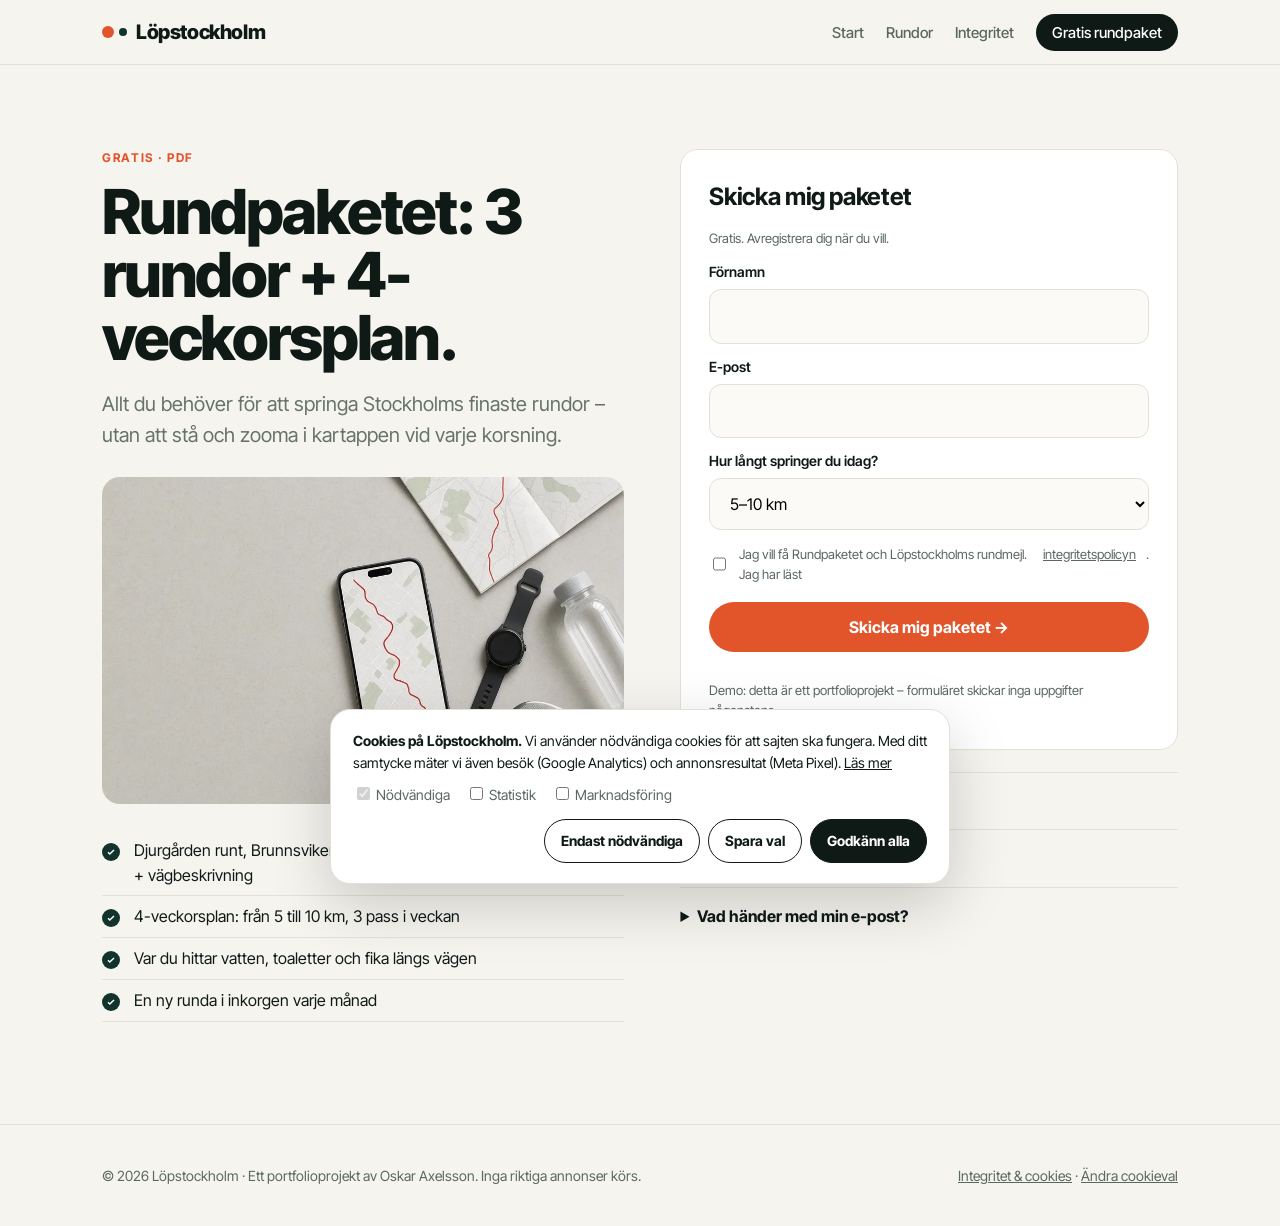
==== rundpaketet.html @ 5cb09f3a "Löpstockholm: portfolio demo site with consent-gated GA4 + Meta Pixel" ====
<!doctype html><html lang="sv"><head><meta charset="utf-8">
<meta name="viewport" content="width=device-width,initial-scale=1">
<title>Gratis rundpaket: 3 löprundor i Stockholm som PDF | Löpstockholm</title><meta name="description" content="Hämta Rundpaketet gratis: Djurgården runt, Brunnsviken och Kungsholmen runt som PDF med karta och vägbeskrivning, plus en 4-veckorsplan från 5 till 10 km.">
<meta name="robots" content="index,follow"><link rel="canonical" href="https://oskaraxels.github.io/lopstockholm/rundpaketet.html">
<meta property="og:type" content="website"><meta property="og:locale" content="sv_SE"><meta property="og:site_name" content="Löpstockholm">
<meta property="og:title" content="Gratis rundpaket: 3 löprundor i Stockholm som PDF | Löpstockholm"><meta property="og:description" content="Hämta Rundpaketet gratis: Djurgården runt, Brunnsviken och Kungsholmen runt som PDF med karta och vägbeskrivning, plus en 4-veckorsplan från 5 till 10 km."><meta property="og:image" content="https://oskaraxels.github.io/lopstockholm/assets/img/og.jpg">
<meta name="twitter:card" content="summary_large_image"><meta name="theme-color" content="#12332b">
<link rel="icon" href="data:image/svg+xml,%3Csvg xmlns='http://www.w3.org/2000/svg' viewBox='0 0 32 32'%3E%3Ccircle cx='12' cy='16' r='8' fill='%23e2552b'/%3E%3Ccircle cx='22' cy='16' r='6' fill='%2312332b'/%3E%3C/svg%3E">
<link rel="preload" href="assets/fonts/InterTight.ttf" as="font" type="font/ttf" crossorigin>
<link rel="stylesheet" href="styles.css"><script type="application/ld+json">{"@context": "https://schema.org", "@graph": [{"@type": "Product", "name": "Rundpaketet – löprundor i Stockholm (PDF)", "image": "https://oskaraxels.github.io/lopstockholm/assets/img/paket.jpg", "description": "Tre löprundor i Stockholm som PDF med karta och vägbeskrivning, plus en 4-veckorsplan från 5 till 10 km.", "brand": {"@type": "Brand", "name": "Löpstockholm"}, "offers": {"@type": "Offer", "price": "0", "priceCurrency": "SEK", "availability": "https://schema.org/InStock", "url": "https://oskaraxels.github.io/lopstockholm/rundpaketet.html"}}, {"@type": "FAQPage", "mainEntity": [{"@type": "Question", "name": "Kostar det något?", "acceptedAnswer": {"@type": "Answer", "text": "Nej. Rundpaketet är gratis. Du får det via e-post och kan avregistrera dig med ett klick."}}, {"@type": "Question", "name": "Vad får jag?", "acceptedAnswer": {"@type": "Answer", "text": "Tre rund-PDF:er med karta och vägbeskrivning, en 4-veckorsplan från 5 till 10 km och ett kort mejl i månaden med en ny runda."}}, {"@type": "Question", "name": "Vad händer med min e-post?", "acceptedAnswer": {"@type": "Answer", "text": "Den används bara för att skicka paketet och rundmejlen. Vi säljer eller delar den aldrig. Se integritetssidan."}}]}]}</script>
<script src="js/config.js"></script><script src="js/tracking.js"></script>
</head><body>
<header class="site"><div class="wrap"><a class="logo" href="index.html"><i></i>Löpstockholm</a><nav><a href="index.html" class="">Start</a><a href="rundor.html" class="">Rundor</a><a href="integritet.html" class="">Integritet</a><a class="btn-s" href="rundpaketet.html" data-track="cta_click" data-label="Hämta Rundpaketet" data-location="header">Gratis rundpaket</a></nav></div></header>
<main><section><div class="wrap split" style="align-items:start">
<div><div class="eyebrow">Gratis · PDF</div><h1 style="font-size:clamp(38px,5vw,62px)">Rundpaketet: 3 rundor + 4-veckorsplan.</h1>
<p class="lead" style="color:var(--muted)">Allt du behöver för att springa Stockholms finaste rundor – utan att stå och zooma i kartappen vid varje korsning.</p>
<picture><source srcset="assets/img/paket.webp" type="image/webp"><img src="assets/img/paket.jpg" alt="Rundpaketet – kartor och träningsplan" style="border-radius:18px;margin:26px 0;aspect-ratio:16/10;object-fit:cover;width:100%"></picture>
<ul class="check"><li>Djurgården runt, Brunnsviken via Haga och Kungsholmen runt – karta + vägbeskrivning</li><li>4-veckorsplan: från 5 till 10 km, 3 pass i veckan</li><li>Var du hittar vatten, toaletter och fika längs vägen</li><li>En ny runda i inkorgen varje månad</li></ul></div>
<div style="position:sticky;top:90px"><form class="signup" id="signup" novalidate>
<h3 style="font-size:24px">Skicka mig paketet</h3><p class="note">Gratis. Avregistrera dig när du vill.</p>
<label for="f-name">Förnamn</label><input type="text" id="f-name" name="name" autocomplete="given-name" required>
<label for="f-email">E-post</label><input type="email" id="f-email" name="email" autocomplete="email" required>
<label for="f-level">Hur långt springer du idag?</label><select id="f-level" name="level"><option value="0-5">Upp till 5 km</option><option value="5-10" selected>5–10 km</option><option value="10+">Mer än 10 km</option></select>
<label class="gdpr"><input type="checkbox" id="f-ok" required> Jag vill få Rundpaketet och Löpstockholms rundmejl. Jag har läst <a href="integritet.html">integritetspolicyn</a>.</label>
<button class="btn" type="submit" data-label="Skicka mig paketet">Skicka mig paketet →</button><div class="err" id="f-err" role="alert"></div>
<p class="note" style="margin:6px 0 0">Demo: detta är ett portfolioprojekt – formuläret skickar inga uppgifter någonstans.</p></form>
<div style="margin-top:22px"><details style="border-top:1px solid var(--line);padding:16px 0"><summary style="font-weight:700;cursor:pointer">Kostar det något?</summary><p class="note" style="font-size:15px">Nej. Rundpaketet är gratis. Du får det via e-post och kan avregistrera dig med ett klick.</p></details><details style="border-top:1px solid var(--line);padding:16px 0"><summary style="font-weight:700;cursor:pointer">Vad får jag?</summary><p class="note" style="font-size:15px">Tre rund-PDF:er med karta och vägbeskrivning, en 4-veckorsplan från 5 till 10 km och ett kort mejl i månaden med en ny runda.</p></details><details style="border-top:1px solid var(--line);padding:16px 0"><summary style="font-weight:700;cursor:pointer">Vad händer med min e-post?</summary><p class="note" style="font-size:15px">Den används bara för att skicka paketet och rundmejlen. Vi säljer eller delar den aldrig. Se integritetssidan.</p></details></div></div></div></section></main>
<footer class="site"><div class="wrap"><span>© 2026 Löpstockholm · Ett portfolioprojekt av Oskar Axelsson. Inga riktiga annonser körs.</span><span><a href="integritet.html">Integritet &amp; cookies</a> · <button onclick="lsOpenConsent()">Ändra cookieval</button></span></div></footer>
<script>
document.addEventListener('ls:ready',function(){
  var item={item_id:'rundpaketet',item_name:'Rundpaketet (PDF)',item_category:'lead_magnet',price:0};
  lsTrack('view_item',{currency:'SEK',value:0,items:[item]});
  var f=document.getElementById('signup'),started=false;
  f.addEventListener('focusin',function(){ if(!started){started=true;lsTrack('begin_signup',{form_id:'signup',content_name:'Rundpaketet'});} });
  f.addEventListener('submit',function(e){
    e.preventDefault();
    var em=f.email.value.trim(),err=document.getElementById('f-err');
    if(!f.name.value.trim()){err.textContent='Fyll i ditt förnamn.';return;}
    if(!/^[^@\s]+@[^@\s]+\.[^@\s]+$/.test(em)){err.textContent='Kontrollera e-postadressen.';return;}
    if(!document.getElementById('f-ok').checked){err.textContent='Bocka i rutan för att få paketet.';return;}
    err.textContent='';
    lsTrack('generate_lead',{form_id:'signup',lead_source:'rundpaketet',runner_level:f.level.value,currency:'SEK',value:0});
    sessionStorage.setItem('ls_name',f.name.value.trim());
    setTimeout(function(){location.href='tack.html';},350);
  });
});
</script></body></html>
---- styles.css ----
@font-face{font-family:"Inter Tight";src:url(assets/fonts/InterTight.ttf) format("truetype");font-weight:100 900;font-display:swap}
:root{--ink:#0f1a17;--muted:#5b6862;--bg:#f6f4ef;--card:#fff;--line:#e4e0d6;--accent:#e2552b;--deep:#12332b;--soft:#e9efe9;--r:18px}
*{box-sizing:border-box}html{scroll-behavior:smooth}
body{margin:0;font-family:"Inter Tight",system-ui,-apple-system,Segoe UI,sans-serif;color:var(--ink);background:var(--bg);line-height:1.55;-webkit-font-smoothing:antialiased}
img{max-width:100%;display:block}a{color:inherit}
.wrap{max-width:1120px;margin:0 auto;padding:0 22px}
header.site{position:sticky;top:0;z-index:20;background:rgba(246,244,239,.86);backdrop-filter:blur(10px);border-bottom:1px solid var(--line)}
header.site .wrap{display:flex;align-items:center;justify-content:space-between;height:64px}
.logo{font-weight:800;letter-spacing:-.02em;font-size:20px;text-decoration:none;display:flex;gap:8px;align-items:center}
.logo i{width:12px;height:12px;border-radius:50%;background:var(--accent);display:inline-block;box-shadow:15px 0 0 -2px var(--deep);margin-right:14px}
nav a{text-decoration:none;margin-left:22px;font-size:15px;color:var(--muted);font-weight:500}nav a:hover,nav a.on{color:var(--ink)}
nav a.btn-s{background:var(--ink);color:#fff;padding:9px 16px;border-radius:99px}
@media(max-width:640px){nav a:not(.btn-s){display:none}}
.btn{display:inline-flex;align-items:center;gap:10px;background:var(--accent);color:#fff;text-decoration:none;font-weight:700;padding:15px 24px;border-radius:99px;border:0;font-size:16px;cursor:pointer;font-family:inherit;transition:transform .15s}
.btn:hover{transform:translateY(-1px)}.btn.dark{background:var(--ink)}.btn.line{background:transparent;color:var(--ink);border:1.5px solid var(--ink)}
.hero{position:relative;min-height:78vh;display:flex;align-items:flex-end;color:#fff;overflow:hidden}
.hero picture,.hero img{position:absolute;inset:0;width:100%;height:100%;object-fit:cover}
.hero:after{content:"";position:absolute;inset:0;background:linear-gradient(90deg,rgba(10,20,17,.55),rgba(10,20,17,0) 65%),linear-gradient(180deg,rgba(10,20,17,0) 40%,rgba(10,20,17,.6))}
.hero .wrap{position:relative;z-index:2;padding-bottom:64px;width:100%}
.eyebrow{text-transform:uppercase;letter-spacing:.14em;font-size:12px;font-weight:700;color:var(--accent)}
.hero .eyebrow{color:#fff;opacity:.9}
h1{font-size:clamp(40px,6.4vw,78px);line-height:1.02;letter-spacing:-.035em;margin:12px 0 18px;font-weight:800;max-width:14ch}
h2{font-size:clamp(28px,3.6vw,44px);letter-spacing:-.03em;line-height:1.08;margin:8px 0 14px;font-weight:800}
h3{font-size:21px;letter-spacing:-.015em;margin:0 0 6px}
.lead{font-size:clamp(17px,1.6vw,20px);max-width:56ch;opacity:.92}
section{padding:84px 0}
.grid3{display:grid;grid-template-columns:repeat(3,1fr);gap:22px}@media(max-width:860px){.grid3{grid-template-columns:1fr}}
.card{background:var(--card);border:1px solid var(--line);border-radius:var(--r);overflow:hidden;text-decoration:none;display:flex;flex-direction:column}
.card img{aspect-ratio:4/3;object-fit:cover;width:100%}.card .b{padding:20px 22px 24px}
.meta{display:flex;gap:8px;flex-wrap:wrap;margin:10px 0}.pill{font-size:13px;background:var(--soft);color:var(--deep);padding:4px 10px;border-radius:99px;font-weight:600}
.stats{display:grid;grid-template-columns:repeat(3,1fr);gap:1px;background:var(--line);border-radius:var(--r);overflow:hidden;border:1px solid var(--line)}
.stats div{background:#fff;padding:26px}.stats b{font-size:34px;letter-spacing:-.03em;display:block}.stats span{color:var(--muted);font-size:14px}
@media(max-width:640px){.stats{grid-template-columns:1fr}}
.split{display:grid;grid-template-columns:1.05fr 1fr;gap:56px;align-items:center}@media(max-width:860px){.split{grid-template-columns:1fr;gap:30px}}
.split img{border-radius:var(--r);aspect-ratio:1;object-fit:cover}
ul.check{list-style:none;padding:0;margin:18px 0}ul.check li{padding:8px 0 8px 32px;position:relative;border-bottom:1px solid var(--line)}
ul.check li:before{content:"";position:absolute;left:0;top:13px;width:18px;height:18px;border-radius:50%;background:var(--deep) url("data:image/svg+xml,%3Csvg xmlns='http://www.w3.org/2000/svg' viewBox='0 0 20 20'%3E%3Cpath d='M5 10.5l3 3 7-7' stroke='white' stroke-width='2.4' fill='none'/%3E%3C/svg%3E") center/12px no-repeat}
.band{background:var(--deep);color:#fff;border-radius:28px;padding:56px}.band p{opacity:.85}
form.signup{background:#fff;color:var(--ink);border-radius:var(--r);padding:28px;border:1px solid var(--line)}
form.signup label{display:block;font-weight:600;font-size:14px;margin:12px 0 6px}
form.signup input[type=text],form.signup input[type=email],form.signup select{width:100%;padding:14px 16px;border:1.5px solid var(--line);border-radius:12px;font:inherit;background:#fbfaf7}
form.signup input:focus,form.signup select:focus{outline:none;border-color:var(--deep)}
form.signup .gdpr{display:flex;gap:10px;font-size:13px;color:var(--muted);margin:14px 0 18px;font-weight:400}
form.signup .btn{width:100%;justify-content:center}.err{color:#b3261e;font-size:14px;margin-top:8px;min-height:1em}
.route{display:grid;grid-template-columns:1fr 1fr;gap:40px;align-items:center;padding:46px 0;border-top:1px solid var(--line)}
.route:nth-of-type(even) .media{order:2}@media(max-width:860px){.route{grid-template-columns:1fr}.route:nth-of-type(even) .media{order:0}}
.route .media{position:relative}.route .media img{border-radius:var(--r);aspect-ratio:4/3;object-fit:cover;width:100%}
.route svg{position:absolute;right:14px;bottom:14px;width:150px;height:auto;background:rgba(255,255,255,.92);border-radius:14px;padding:10px}
.facts{display:grid;grid-template-columns:repeat(3,1fr);gap:10px;margin:16px 0}.facts div{background:#fff;border:1px solid var(--line);border-radius:12px;padding:12px}.facts b{display:block;font-size:20px}.facts span{font-size:12px;color:var(--muted)}
.note{font-size:13px;color:var(--muted)}
footer.site{border-top:1px solid var(--line);padding:40px 0;font-size:14px;color:var(--muted)}footer.site .wrap{display:flex;justify-content:space-between;flex-wrap:wrap;gap:12px}
footer.site button{background:none;border:0;color:inherit;text-decoration:underline;cursor:pointer;font:inherit;padding:0}
.prose{max-width:720px}.prose h2{font-size:26px;margin-top:40px}.prose table{border-collapse:collapse;width:100%;font-size:14px}.prose td,.prose th{border-bottom:1px solid var(--line);padding:10px;text-align:left;vertical-align:top}
#ls-consent{position:fixed;left:16px;right:16px;bottom:16px;z-index:50;max-width:620px;margin:0 auto;background:#fff;border:1px solid var(--line);border-radius:20px;padding:20px 22px;box-shadow:0 20px 60px rgba(0,0,0,.18);font-size:14px}
#ls-consent p{margin:0 0 10px}#ls-consent .opts{display:flex;gap:16px;flex-wrap:wrap;margin-bottom:14px;color:var(--muted)}
#ls-consent .btns{display:flex;gap:8px;flex-wrap:wrap;justify-content:flex-end}
#ls-consent button{font:inherit;font-weight:700;border-radius:99px;padding:10px 16px;border:1.5px solid var(--ink);background:var(--ink);color:#fff;cursor:pointer}
#ls-consent button.ghost{background:#fff;color:var(--ink)}
#ls-debug{position:fixed;right:12px;top:76px;z-index:60;width:340px;max-height:70vh;overflow:auto;background:#0f1a17;color:#d9f2e6;border-radius:14px;font:12px/1.4 ui-monospace,Menlo,monospace;box-shadow:0 10px 40px rgba(0,0,0,.3)}
#ls-debug .h{padding:10px 12px;background:#e2552b;color:#fff;font-weight:700;position:sticky;top:0}
#ls-debug ol{margin:0;padding:6px 12px 10px 30px}#ls-debug li{padding:6px 0;border-bottom:1px solid #22332e}#ls-debug b{color:#fff}#ls-debug span{color:#8fd3b0;margin-left:6px}
#ls-debug code{display:block;color:#a9bdb4;word-break:break-all;margin-top:2px}
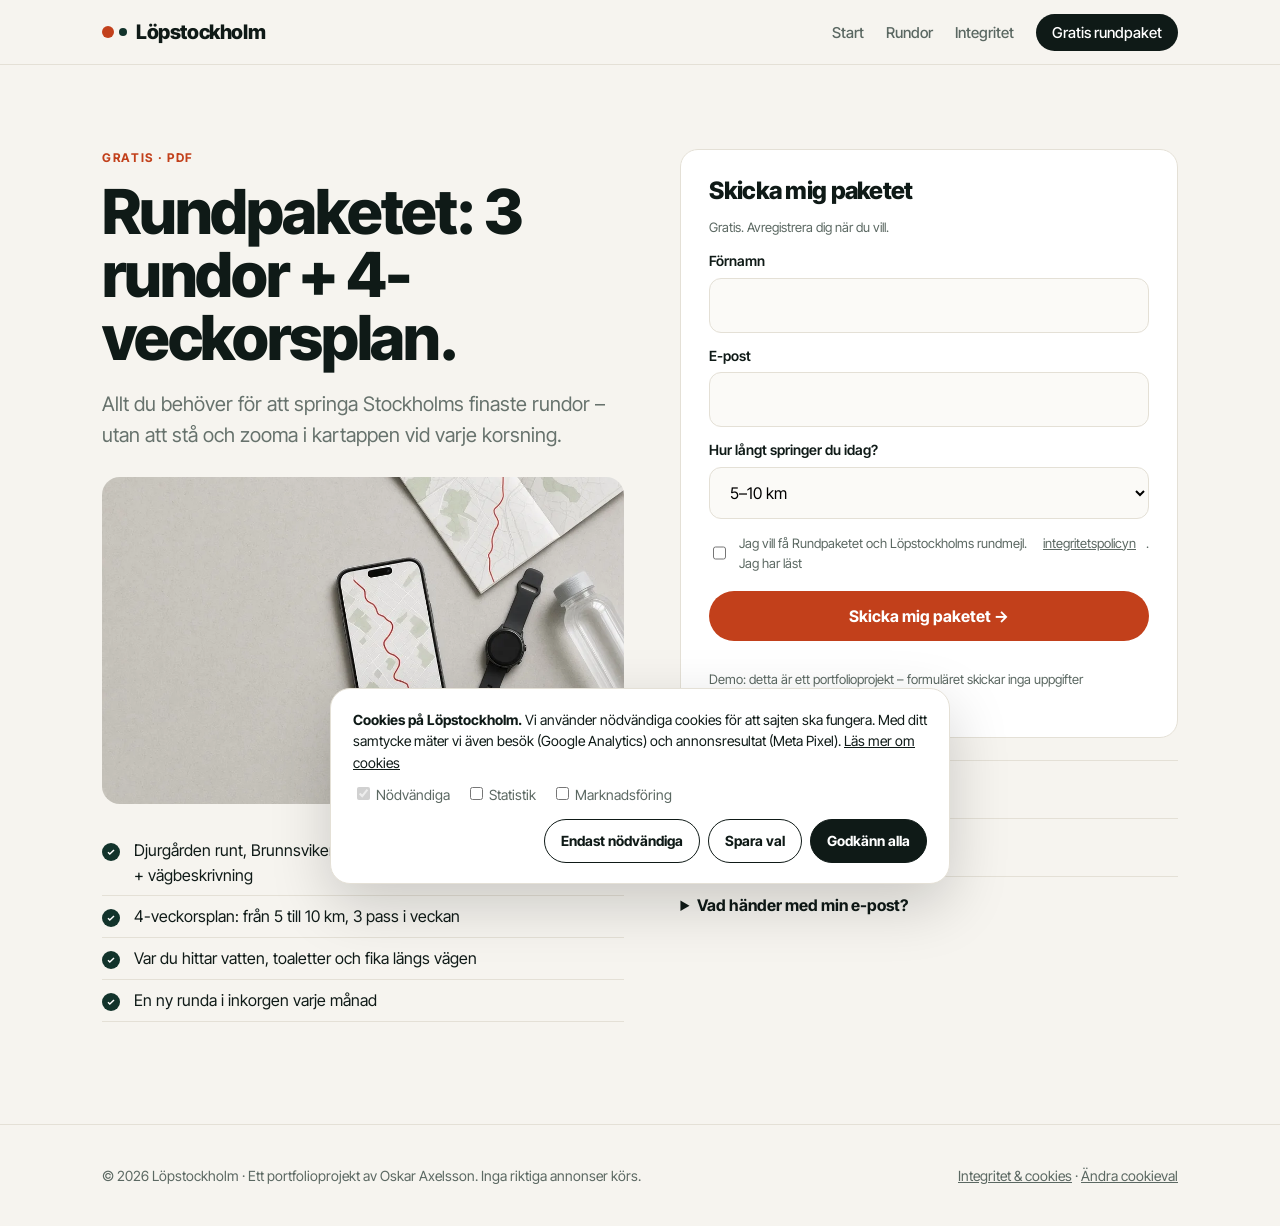
==== commit f84c1d01: "A11y + SEO fixes from Lighthouse" ====
--- a/rundpaketet.html
+++ b/rundpaketet.html
@@ -17,7 +17,7 @@
 <picture><source srcset="assets/img/paket.webp" type="image/webp"><img src="assets/img/paket.jpg" alt="Rundpaketet – kartor och träningsplan" style="border-radius:18px;margin:26px 0;aspect-ratio:16/10;object-fit:cover;width:100%"></picture>
 <ul class="check"><li>Djurgården runt, Brunnsviken via Haga och Kungsholmen runt – karta + vägbeskrivning</li><li>4-veckorsplan: från 5 till 10 km, 3 pass i veckan</li><li>Var du hittar vatten, toaletter och fika längs vägen</li><li>En ny runda i inkorgen varje månad</li></ul></div>
 <div style="position:sticky;top:90px"><form class="signup" id="signup" novalidate>
-<h3 style="font-size:24px">Skicka mig paketet</h3><p class="note">Gratis. Avregistrera dig när du vill.</p>
+<h2 style="font-size:24px;margin:0 0 6px">Skicka mig paketet</h2><p class="note">Gratis. Avregistrera dig när du vill.</p>
 <label for="f-name">Förnamn</label><input type="text" id="f-name" name="name" autocomplete="given-name" required>
 <label for="f-email">E-post</label><input type="email" id="f-email" name="email" autocomplete="email" required>
 <label for="f-level">Hur långt springer du idag?</label><select id="f-level" name="level"><option value="0-5">Upp till 5 km</option><option value="5-10" selected>5–10 km</option><option value="10+">Mer än 10 km</option></select>
--- a/styles.css
+++ b/styles.css
@@ -1,5 +1,5 @@
 @font-face{font-family:"Inter Tight";src:url(assets/fonts/InterTight.ttf) format("truetype");font-weight:100 900;font-display:swap}
-:root{--ink:#0f1a17;--muted:#5b6862;--bg:#f6f4ef;--card:#fff;--line:#e4e0d6;--accent:#e2552b;--deep:#12332b;--soft:#e9efe9;--r:18px}
+:root{--ink:#0f1a17;--muted:#5b6862;--bg:#f6f4ef;--card:#fff;--line:#e4e0d6;--accent:#c2401b;--deep:#12332b;--soft:#e9efe9;--r:18px}
 *{box-sizing:border-box}html{scroll-behavior:smooth}
 body{margin:0;font-family:"Inter Tight",system-ui,-apple-system,Segoe UI,sans-serif;color:var(--ink);background:var(--bg);line-height:1.55;-webkit-font-smoothing:antialiased}
 img{max-width:100%;display:block}a{color:inherit}
